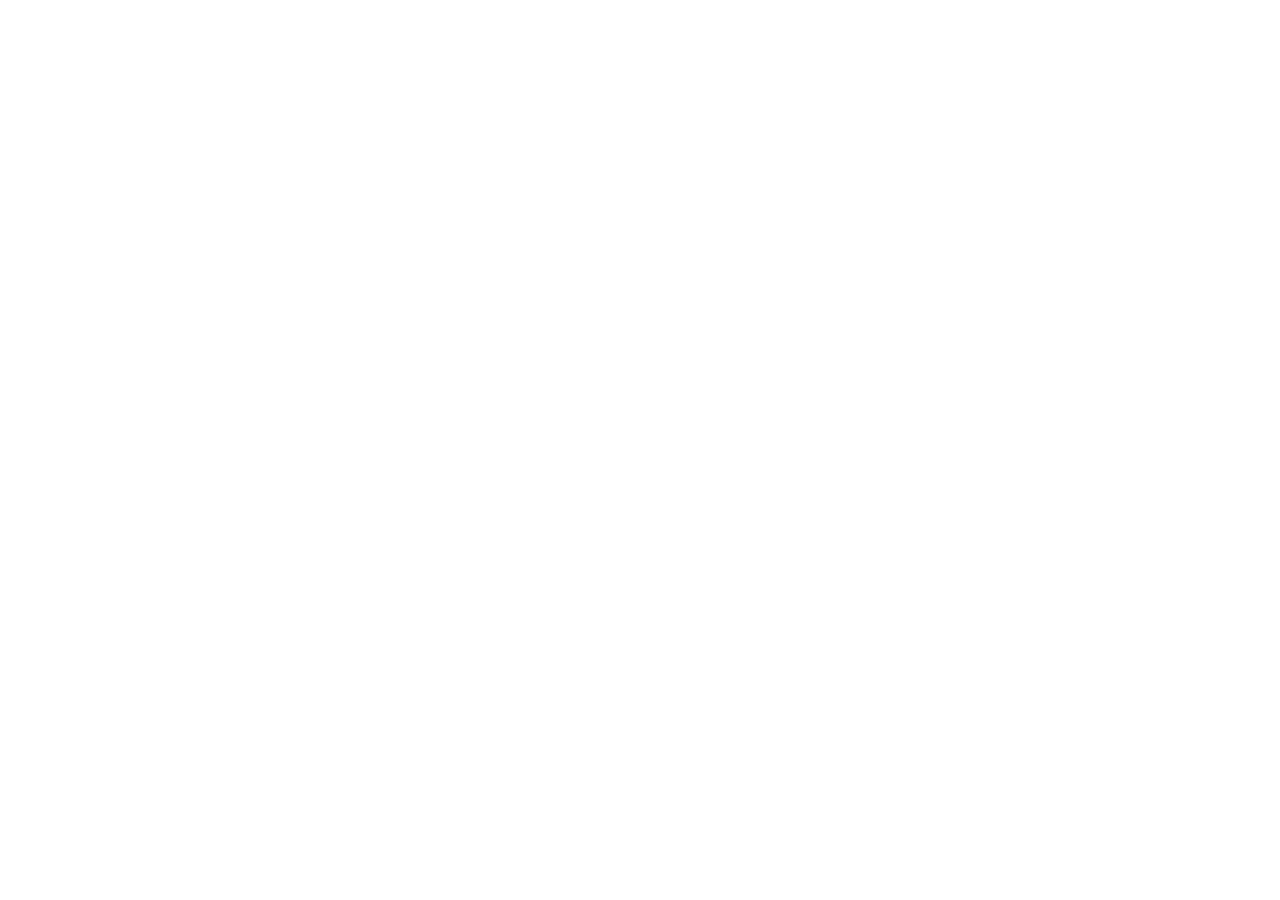
==== pages/produtos.html @ b143b3b4 "feat: primeiro commit com index.html pronto" ====
<!DOCTYPE html>
<html lang="en">
<head>
    <meta charset="UTF-8">
    <meta name="viewport" content="width=device-width, initial-scale=1.0">
    <title>Athlon Produtos</title>
</head>
<body>
    
</body>
</html>
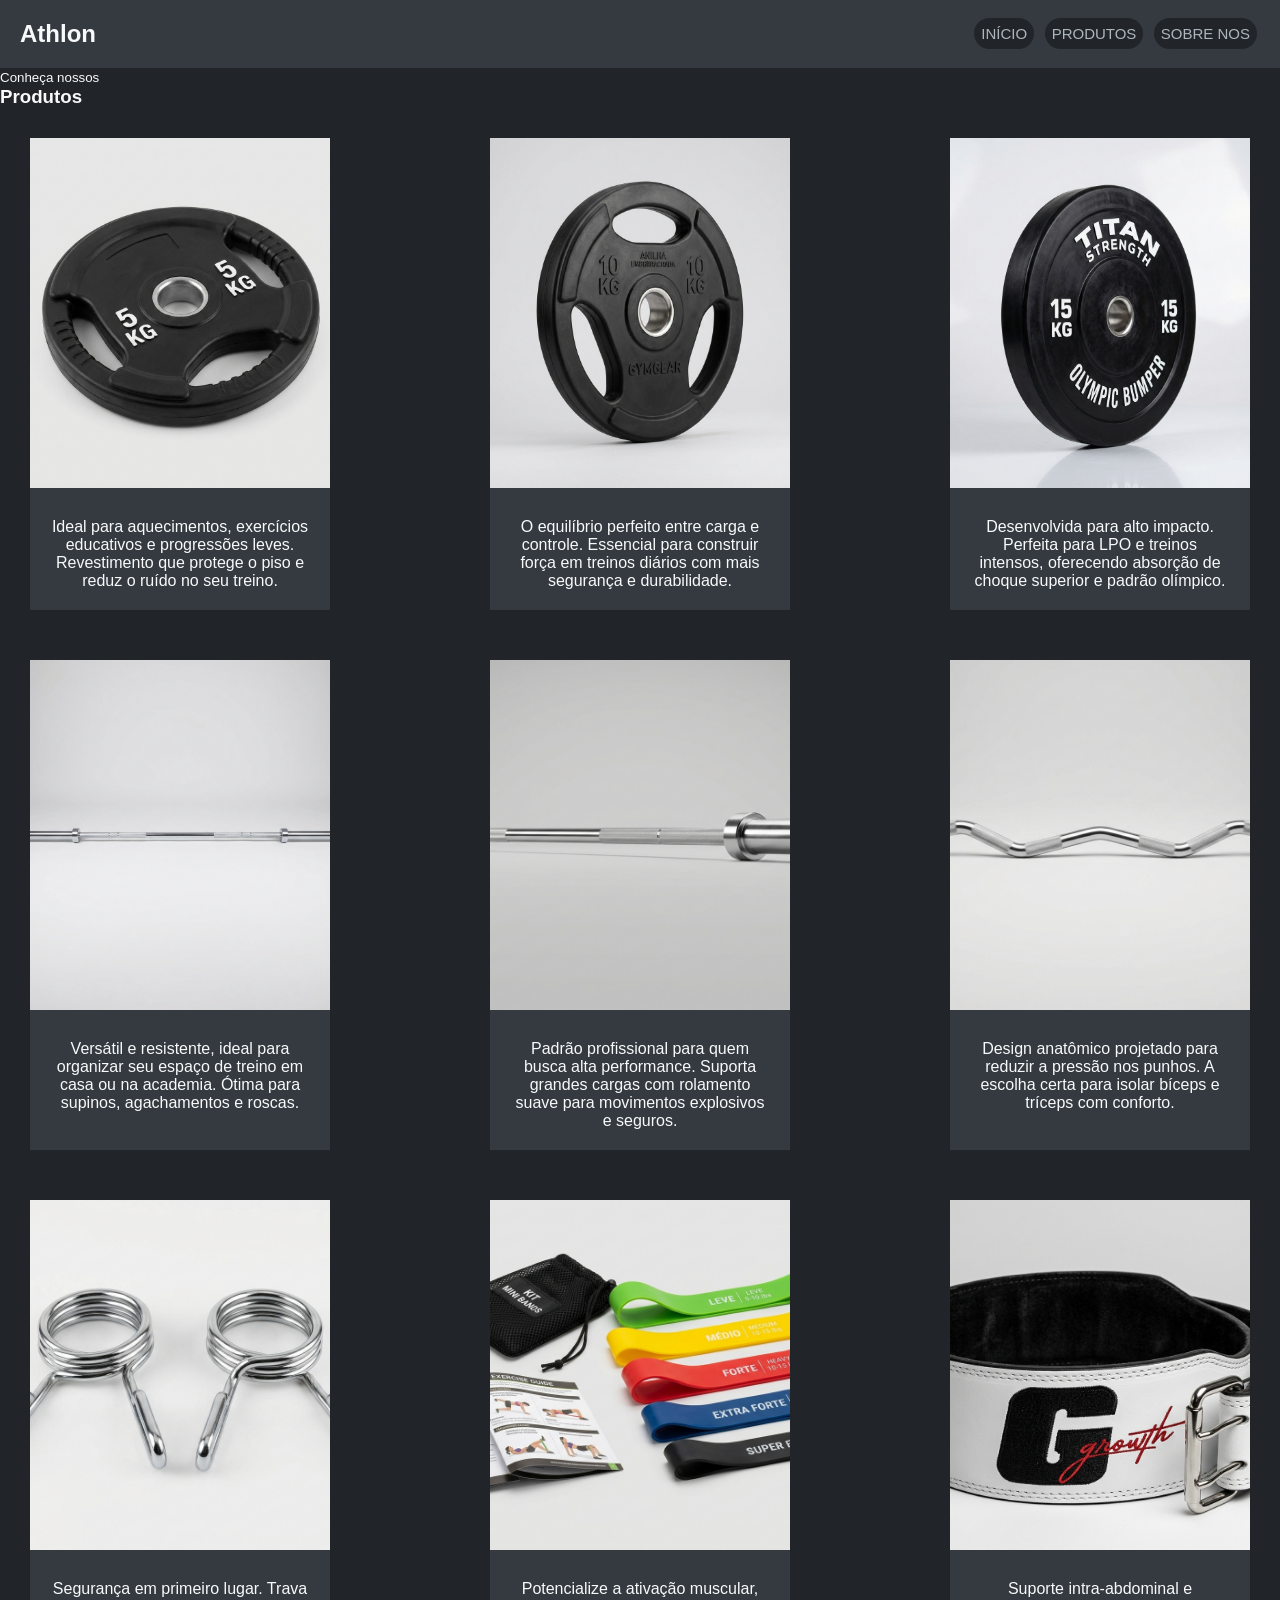
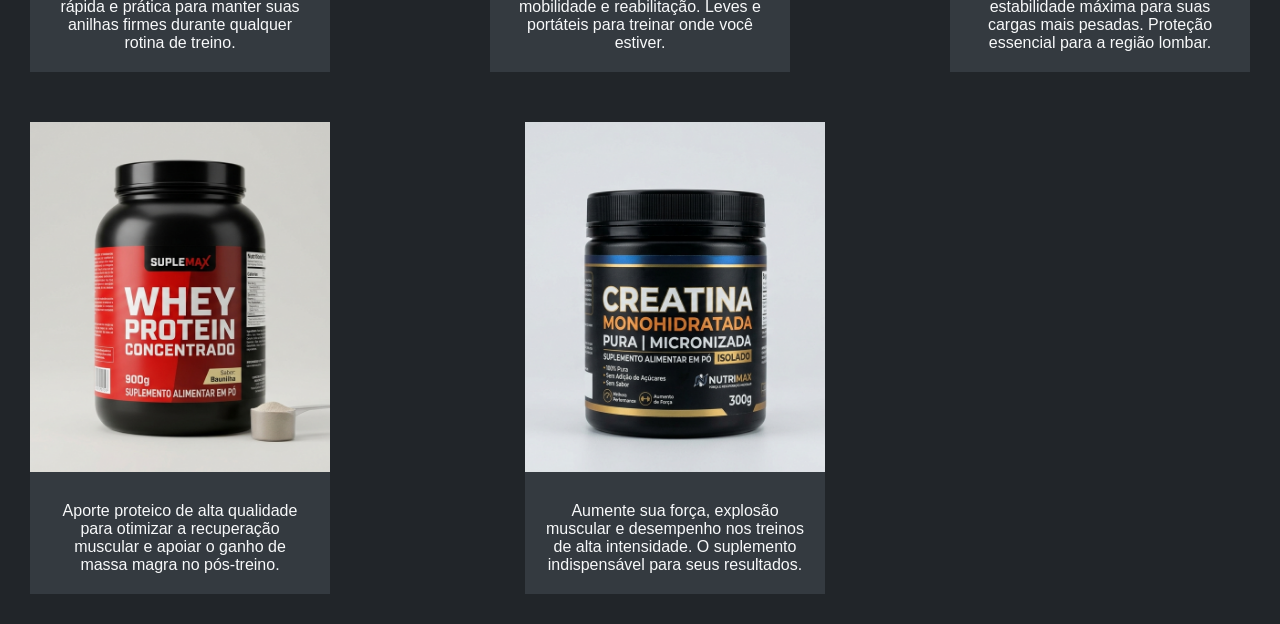
==== commit 48c72ccb: "feat: fazendo produtos.html mas com varios erros e correção no index.html" ====
--- a/pages/produtos.html
+++ b/pages/produtos.html
@@ -1,11 +1,104 @@
 <!DOCTYPE html>
 <html lang="en">
+
 <head>
     <meta charset="UTF-8">
-    <meta name="viewport" content="width=device-width, initial-scale=1.0">
+    <link rel="stylesheet" href="../css/produtos.css">
     <title>Athlon Produtos</title>
 </head>
+
 <body>
-    
+    <header>
+        <section id="header-esquerda">
+            <h1>Athlon</h1>
+        </section>
+        <section id="header-direita">
+            <a href="">início</a>
+            <a href="">produtos</a>
+            <a href="pages/sobre-nos.html">sobre nos</a>
+        </section>
+    </header>
+    <main>
+        <section id="galeria">
+            <article>
+                <p><small class="maior">Conheça nossos</small></p>
+                <h1>Produtos</h1>
+
+            </article>
+            <section class="galeria">
+                <article class="personagens">
+                    <img src="../assets/img/anilha-5kg.jpg" alt="" class="imagem">
+                    <p>Ideal para aquecimentos, exercícios educativos e progressões leves. Revestimento que protege o
+                        piso e reduz o ruído no seu treino.</p>
+                </article>
+
+                <article class="personagens">
+                    <img src="../assets/img/anilha-10kg.jpg" alt="" class="imagem">
+                    <p>O equilíbrio perfeito entre carga e controle. Essencial para construir força em treinos diários
+                        com mais segurança e durabilidade.</p>
+                </article>
+
+                <article class="personagens">
+                    <img src="../assets/img/anilha-15kg.jpg" alt="" class="imagem">
+                    <p>Desenvolvida para alto impacto. Perfeita para LPO e treinos intensos, oferecendo absorção de
+                        choque superior e padrão olímpico.</p>
+                </article>
+            </section>
+
+            <section class="galeria">
+                <article class="personagens">
+                    <img src="../assets/img/barra-1,80m.jpg" alt="" class="imagem">
+                    <p>Versátil e resistente, ideal para organizar seu espaço de treino em casa ou na academia. Ótima
+                        para supinos, agachamentos e roscas.</p>
+                </article>
+
+                <article class="personagens">
+                    <img src="../assets/img/barra-2,20m.jpg" alt="" class="imagem">
+                    <p>Padrão profissional para quem busca alta performance. Suporta grandes cargas com rolamento suave
+                        para movimentos explosivos e seguros.</p>
+                </article>
+
+                <article class="personagens">
+                    <img src="../assets/img/barra-w.jpg" alt="" class="imagem">
+                    <p>Design anatômico projetado para reduzir a pressão nos punhos. A escolha certa para isolar bíceps
+                        e tríceps com conforto.</p>
+                </article>
+            </section>
+
+            <section class="galeria">
+                <article class="personagens">
+                    <img src="../assets/img/presilha-mola.jpg" alt="" class="imagem">
+                    <p>Segurança em primeiro lugar. Trava rápida e prática para manter suas anilhas firmes durante
+                        qualquer rotina de treino.</p>
+                </article>
+
+                <article class="personagens">
+                    <img src="../assets/img/elasticos.jpg" alt="" class="imagem">
+                    <p>Potencialize a ativação muscular, mobilidade e reabilitação. Leves e portáteis para treinar onde
+                        você estiver.</p>
+                </article>
+
+                <article class="personagens">
+                    <img src="../assets/img/cinturao.jpg" alt="" class="imagem">
+                    <p>Suporte intra-abdominal e estabilidade máxima para suas cargas mais pesadas. Proteção essencial
+                        para a região lombar.</p>
+                </article>
+            </section>
+
+            <section id="ultimo">
+                <article class="personagens">
+                    <img src="../assets/img/whey.jpg" alt="" class="imagem">
+                    <p>Aporte proteico de alta qualidade para otimizar a recuperação muscular e apoiar o ganho de massa
+                        magra no pós-treino.</p>
+                </article>
+
+                <article class="personagens">
+                    <img src="../assets/img/creatina.jpg" alt="" class="imagem">
+                    <p>Aumente sua força, explosão muscular e desempenho nos treinos de alta intensidade. O suplemento
+                        indispensável para seus resultados. </p>
+                </article>
+            </section>
+    </main>
 </body>
+
 </html>
--- a/css/produtos.css
+++ b/css/produtos.css
@@ -0,0 +1,67 @@
+* {
+    margin: 0;
+    padding: 0;
+    box-sizing: border-box;
+}
+body {
+    background-color: #212529;
+    color: #F8F9FA;
+    font-family: 'Inter', -apple-system, BlinkMacSystemFont, 'Segoe UI', Roboto, sans-serif;
+}
+header {
+    display: flex;
+    justify-content: space-between;
+    align-items: center;
+    padding: 20px;
+    background-color: #343A40;
+}
+#header-direita a {
+    text-decoration: none;
+    margin: 3px;
+    font-size: 15px;
+    color: #ADB5BD;
+    background-color: #212529;
+    padding: 7px;
+    border-radius: 20px;
+    text-transform: uppercase;
+}
+#header-esquerda {
+    color: #F8F9FA;
+}
+.galeria {
+    display: flex;
+    justify-content: space-between;
+    gap: 15px;
+    margin-bottom: 15px;
+}
+.galeria {
+    margin: 10px;
+    padding: 20px;
+}
+.personagens {
+    background-color: #343A40;
+    width: 300px;
+    text-align: center;
+}
+.personagens p{
+    margin: 20px;
+}
+.personagens img {
+    width: 100%;
+    height: 350px;
+    display: block;
+    object-fit: cover;
+    margin-bottom: 30px;
+}
+#ultimo {
+    display: flex;
+    justify-content: space-between;
+    gap: 15px;
+    margin-bottom: 15px;
+    justify-content: flex-start;
+    gap: 195px;
+}
+#ultimo {
+    margin: 10px;
+    padding: 20px;
+}
